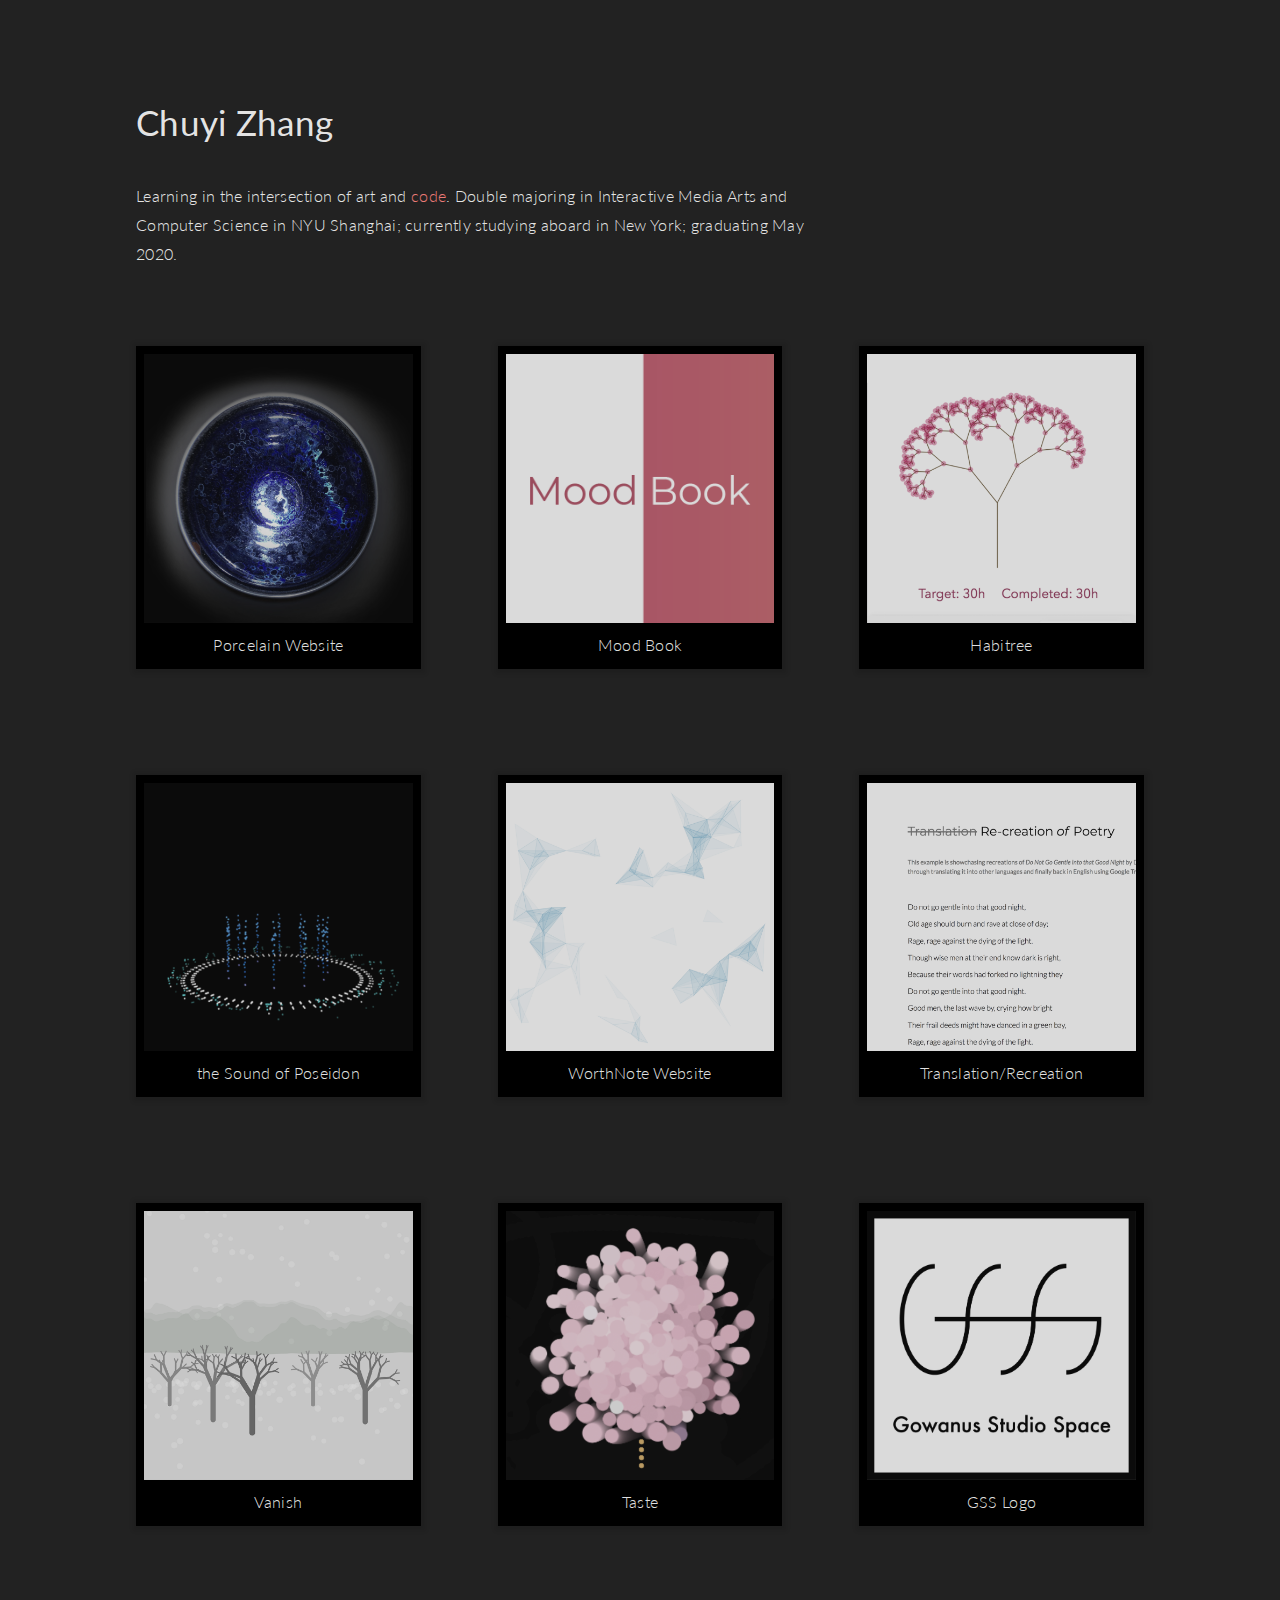
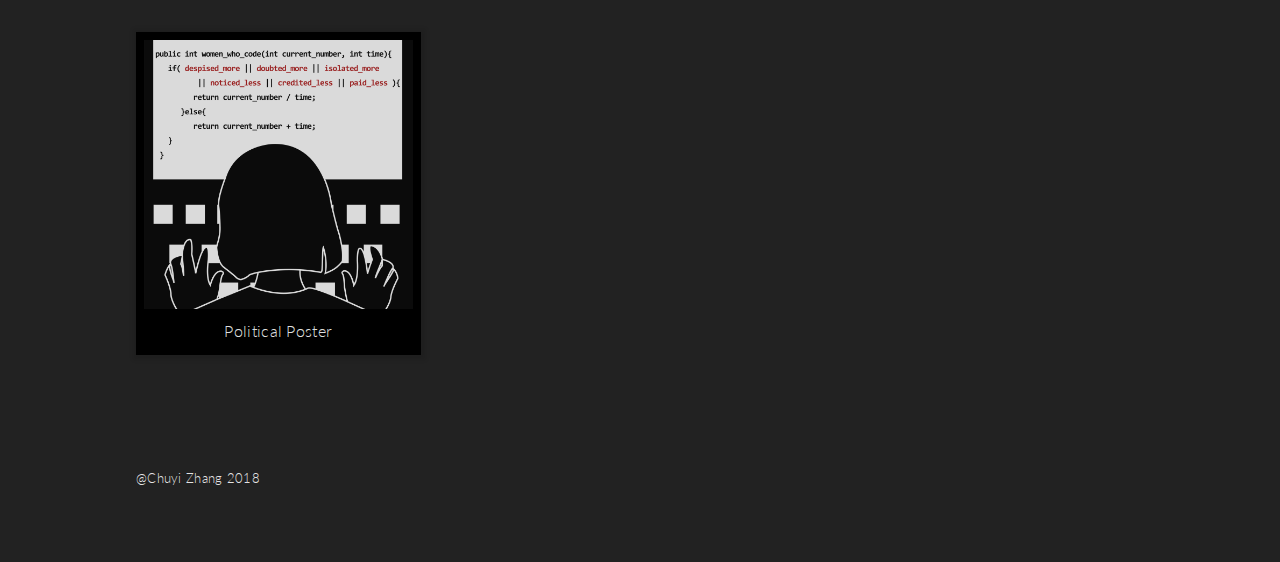
==== index.html @ bd7e3b6d "rearrange order" ====
<!DOCTYPE html>
<html>
<head>
	<title>Chuyi Zhang</title>
	<link rel="stylesheet" type="text/css" href="style.css">
	<link href="https://fonts.googleapis.com/css?family=Lato:300,400,400i,700" rel="stylesheet">
</head>
<body>
	<div class="heading">
	   Chuyi Zhang
    </div>
    <div class="intro">
       Learning in the intersection of art and <a class="link" href="https://github.com/RomolaZhang">code</a>.
       Double majoring in Interactive Media Arts and Computer Science in NYU Shanghai; currently studying aboard in New York; graduating May 2020.
    </div>
    <div class="container">
    <div class = "projects">
    	<a href="https://i6.cims.nyu.edu/~cz1302/porcelain/" class="project">
            <figure>
    		<img class="display" src="assets/1.png" >
        </figure>
           <div class="text">Porcelain Website</div>
    	</a>
        <a href="https://github.com/RomolaZhang/MoodBook" class="project">
            <figure>
            <img class="display" src="assets/11.png" >
            </figure>
             <div class="text">Mood Book</div>
        </a>
        <a href="habitree.html" class="project">
            <figure>
            <img class="display" src="assets/10.png" >
        </figure>
         <div class="text">Habitree</div>
        </a>
    </div>
    <div class = "projects">
        <a href="noc.html" class="project">
            <figure>
            <img class="display" src="assets/07.png" >
        </figure>
         <div class="text">the Sound of Poseidon</div>
        </a>
        <a href="https://romolazhang.github.io/worthnote/" class="project">
            <figure>
            <img class="display" src="assets/02.png" >
        </figure>
         <div class="text">WorthNote Website</div>
        </a>
        <a href="https://romolazhang.github.io/a2z/week3/" class="project">
            <figure>
            <img class="display" src="assets/08.png" >
            </figure>
             <div class="text">Translation/Recreation</div>
        </a>
    </div>
    <div class = "projects">
        <a href="vanish.html" class="project">
            <figure>
            <img class="display" src="assets/03.png" >
        </figure>
         <div class="text">Vanish</div>
        </a>
        <a href="taste.html" class="project">
            <figure>
            <img class="display" src="assets/09.png" >
        </figure>
         <div class="text">Taste</div>
        </a>
        <a href="gss.html" class="project">
            <figure>
            <img class="display" src="assets/04.png" >
            </figure>
             <div class="text">GSS Logo</div>
        </a>
    </div>
    <div class="projects">
        <a href="poster.html" class="project">
            <figure>
            <img class="display" src="assets/05.png" >
        </figure>
         <div class="text">Political Poster</div>
        </a>
    </div>
</div>
<footer>@Chuyi Zhang 2018</footer>
</body>
</html>
---- style.css ----
a{
	box-sizing: border-box;
	text-decoration: none;
}

.link{
   color: #EB7A77;
   padding: 3px 0;
   transition: all 200ms ease-in;
   position: relative;
}

.link:hover {
  transition: all 0.2s ease-in;
}

.link.noc{
	margin-left: 5px;
}

.link:before {
  content: "";
  position: absolute;
  z-index: -1;
  left: 0;
  right: 100%;
  bottom: 0;
  background: #EB7A77;
  opacity: 0.3;
  height: 12px;
  -webkit-transition-property: right;
  transition-property: right;
  -webkit-transition-duration: 0.3s;
  transition-duration: 0.3s;
  -webkit-transition-timing-function: ease-out;
  transition-timing-function: ease-out;
  z-index: 1;
}

.link:hover:before,
.link:focus:before,
.link:active:before {
  right: 0;
}

.back{
	position: fixed;
	top:5%;
	left: 2.5%;
	color: #EB7A77;
	font-weight: 400;
}

body{
	font-family: 'Lato', sans-serif;
	padding: 8% 10%;
	padding-bottom: 5%;
	font-weight: 300;
	line-height: 1.5rem;
	letter-spacing: 0.3px;
	background-color: #222;
	box-sizing: border-box;
	color: rgba(255,255,255,0.9);
}

.container{
	display: flex;
	flex-direction: column;
	align-items: center;
}

.projects{
	width: 100%;
	display: flex;
	flex-direction: row;
	justify-content: space-between;
	margin-bottom: 1em;
}

.project{
	margin: 5vh 0;
	background-color: black;
	padding: 8px;
	box-shadow: 1px 1px 4px 4px rgba(0,0,0,0.1);
}

.text{
	background-color: black;
	color: rgba(255,255,255,0.9);
	padding-top: 10px;
	padding-bottom: 4px;
	text-align: center;
}

figure{
	background: #222;
	overflow: hidden;
	width: 21vw;
	height: 21vw;
    margin: 0;
}

figure:hover{
	bottom: -30px;
	opacity: 1;
}

img.display{
	width: 100%;
	height: 100%;
	filter: grayscale(40%) contrast(90%) brightness(90%);
	transition: 0.8s;
	transform: scale(1);
}

img.display:hover{
    filter: grayscale(0%) contrast(105%) brightness(105%);
    transition: 0.5s;
    transform: scale(1.03);
}

img.detail{
	width: 55vw;
	margin: 2rem;
} 

img.detail.small{
	width: 30vw;
}

img.detail.logo{
	width: 40vw;
}

img.detail.large{
	width: 70vw;
}

img.detail.poster{
	width: 35vw;
}

iframe{
	margin-top: 2em;
}

.heading{
	font-weight: 400;
	font-size: 2.2rem;
	margin-bottom: 3rem;
}

.intro{
	margin: 2em 0;
	width: 70%;
	line-height: 1.8em;
}

.category{
	font-style: italic;
	margin: 1em 0;
	color: #EB7A77;
}

.about{
    margin: 2em 0;
}

.images{
	display: flex;
	flex-direction: column;
	align-items: center;
}

footer{
	font-size: 0.8em;
	margin-top: 5%;
	text-align: left;
}
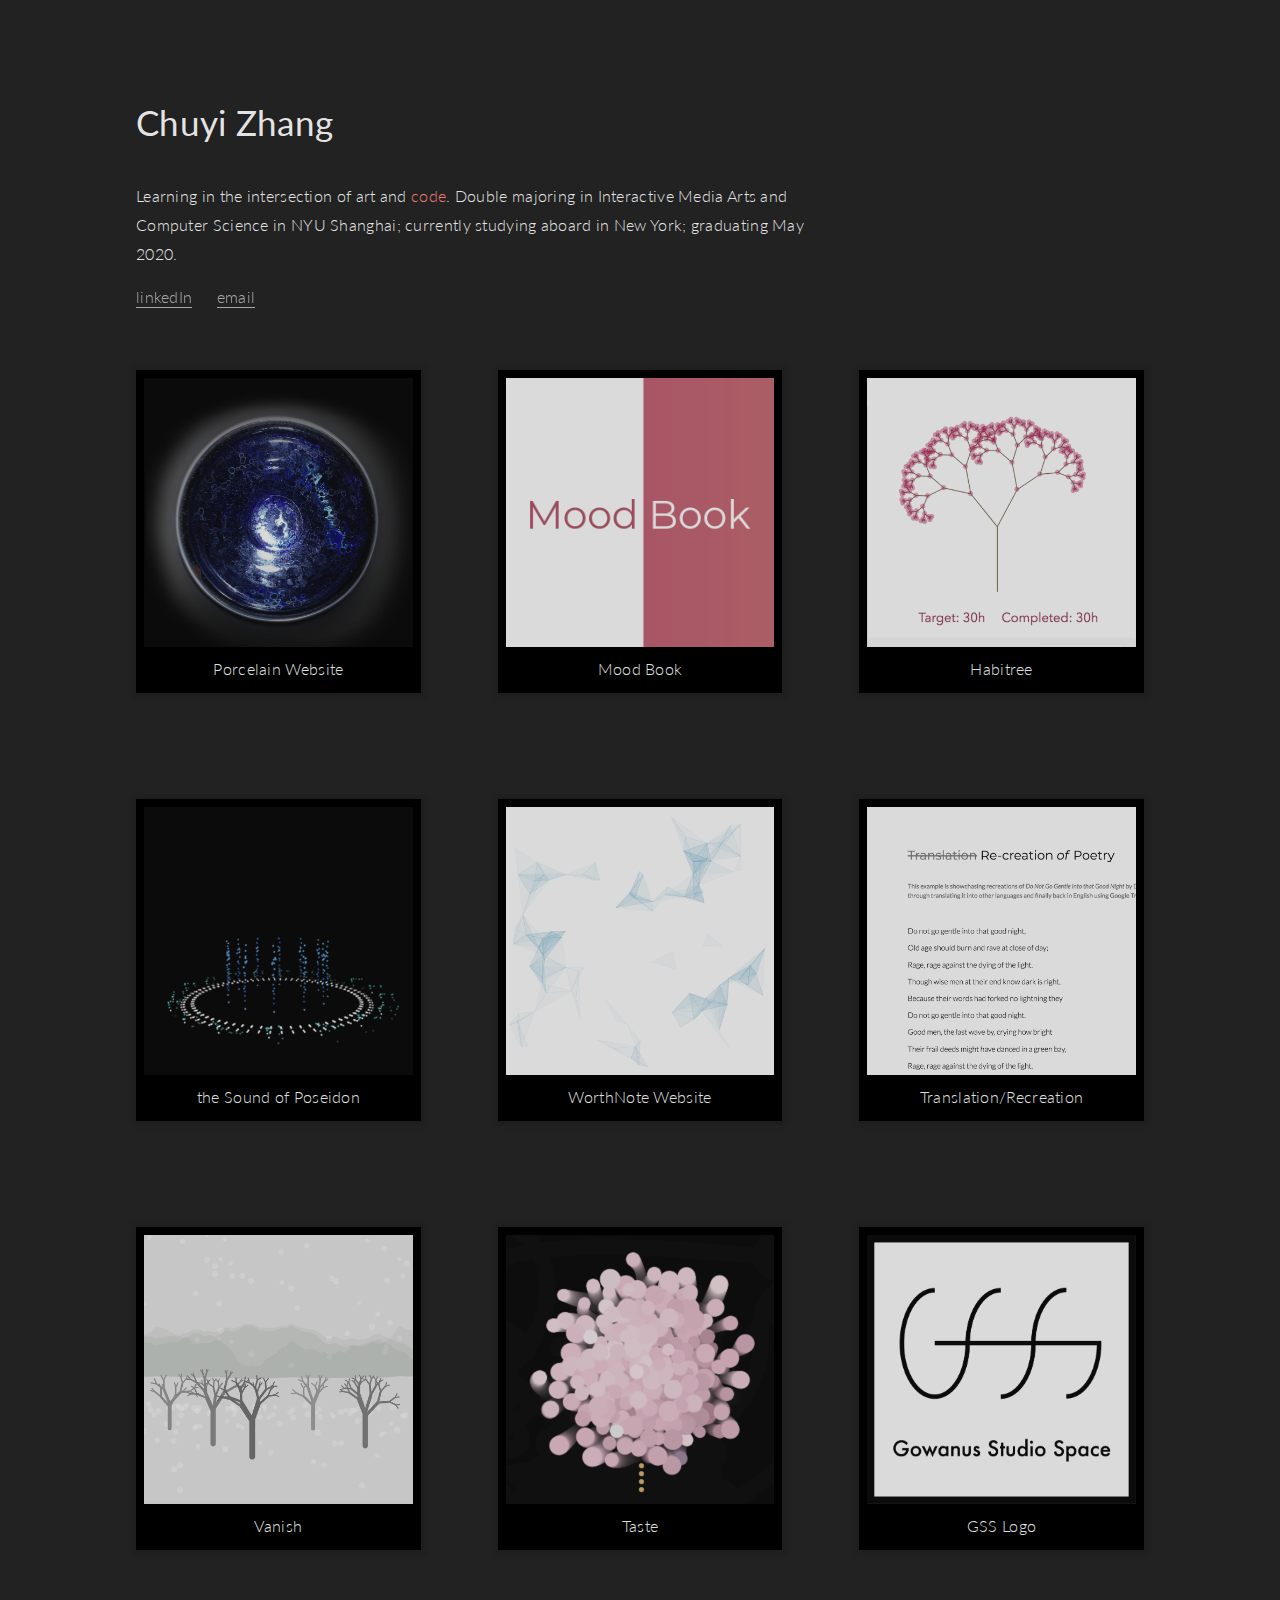
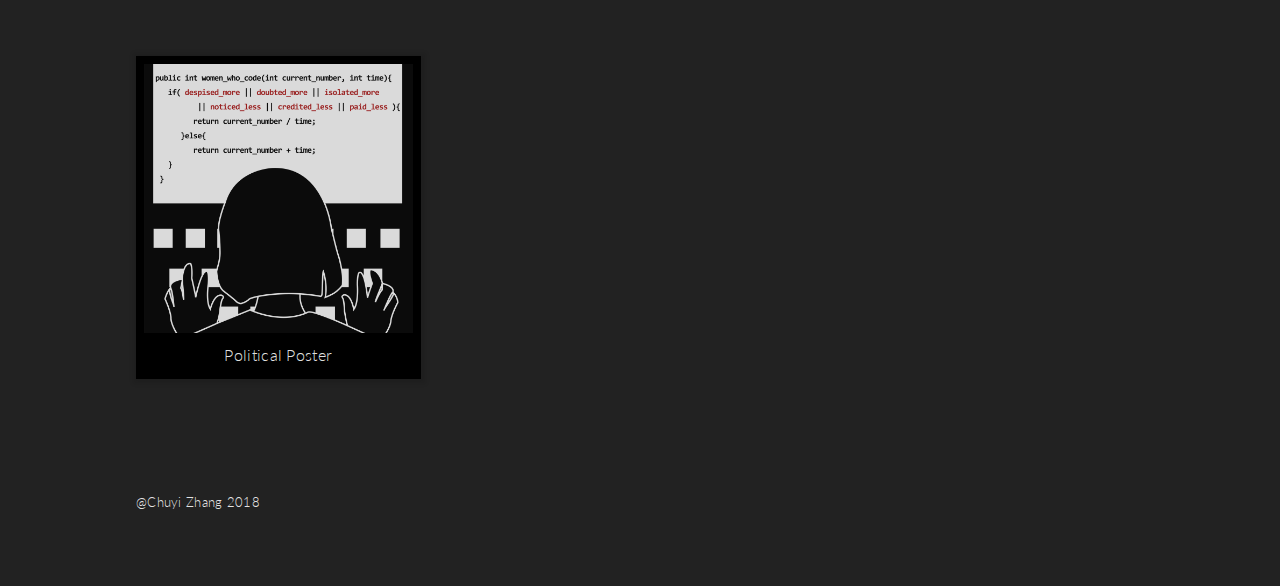
==== commit 956e6ecc: "contact" ====
--- a/index.html
+++ b/index.html
@@ -12,6 +12,10 @@
     <div class="intro">
        Learning in the intersection of art and <a class="link" href="https://github.com/RomolaZhang">code</a>.
        Double majoring in Interactive Media Arts and Computer Science in NYU Shanghai; currently studying aboard in New York; graduating May 2020.
+    </div>
+    <div class="contact">
+        <a target="_blank" rel="noopener noreferrer" href="https://www.linkedin.com/in/chuyi-zhang-9890a214b/" class="smallbutton">linkedIn</a>
+        <a target="_blank" rel="noopener noreferrer" href="mailto:cz1302@nyu.edu" class="smallbutton">email</a>
     </div>
     <div class="container">
     <div class = "projects">
--- a/style.css
+++ b/style.css
@@ -61,6 +61,24 @@
 	background-color: #222;
 	box-sizing: border-box;
 	color: rgba(255,255,255,0.9);
+}
+
+.contact{
+	margin-bottom: 1em;
+}
+
+.smallbutton{
+    color: white;
+    margin-right: 20px;
+    opacity: 0.6;
+    padding-bottom: 1px;
+    border-bottom: 1px solid white;
+    transition: 0.2s;
+}
+
+.smallbutton:hover{
+	opacity: 0.9;
+	transition: 0.2s;
 }
 
 .container{
@@ -151,7 +169,8 @@
 }
 
 .intro{
-	margin: 2em 0;
+	margin-top: 2em;
+	margin-bottom: 1em;
 	width: 70%;
 	line-height: 1.8em;
 }
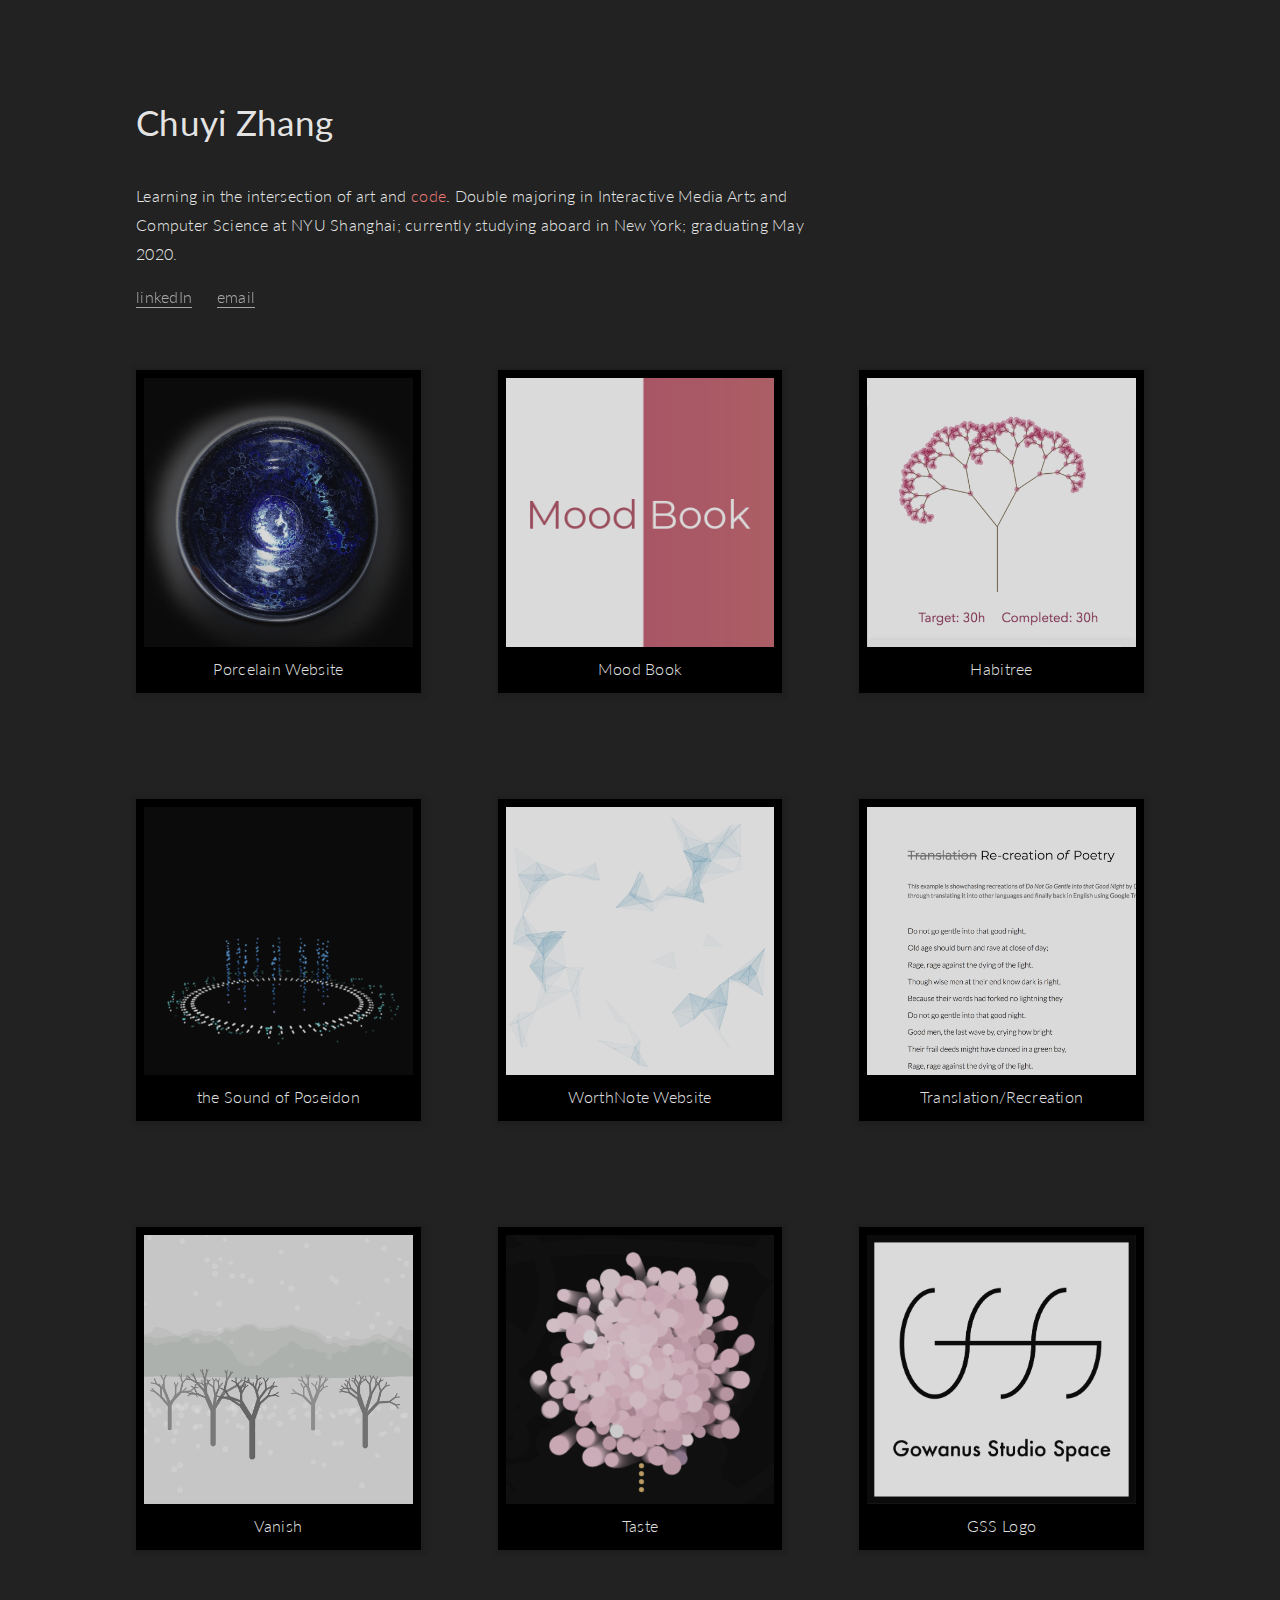
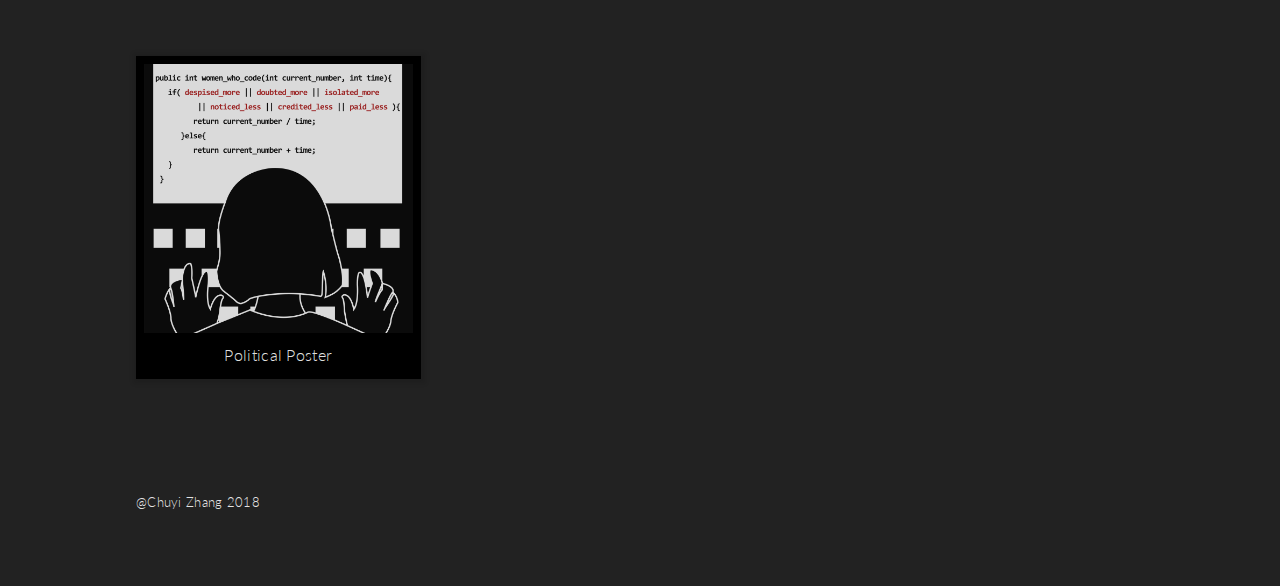
==== commit cc4c881a: "typo" ====
--- a/index.html
+++ b/index.html
@@ -11,7 +11,7 @@
     </div>
     <div class="intro">
        Learning in the intersection of art and <a class="link" href="https://github.com/RomolaZhang">code</a>.
-       Double majoring in Interactive Media Arts and Computer Science in NYU Shanghai; currently studying aboard in New York; graduating May 2020.
+       Double majoring in Interactive Media Arts and Computer Science at NYU Shanghai; currently studying aboard in New York; graduating May 2020.
     </div>
     <div class="contact">
         <a target="_blank" rel="noopener noreferrer" href="https://www.linkedin.com/in/chuyi-zhang-9890a214b/" class="smallbutton">linkedIn</a>
--- a/style.css
+++ b/style.css
@@ -1,6 +1,7 @@
 a{
 	box-sizing: border-box;
 	text-decoration: none;
+	color: white;
 }
 
 .link{
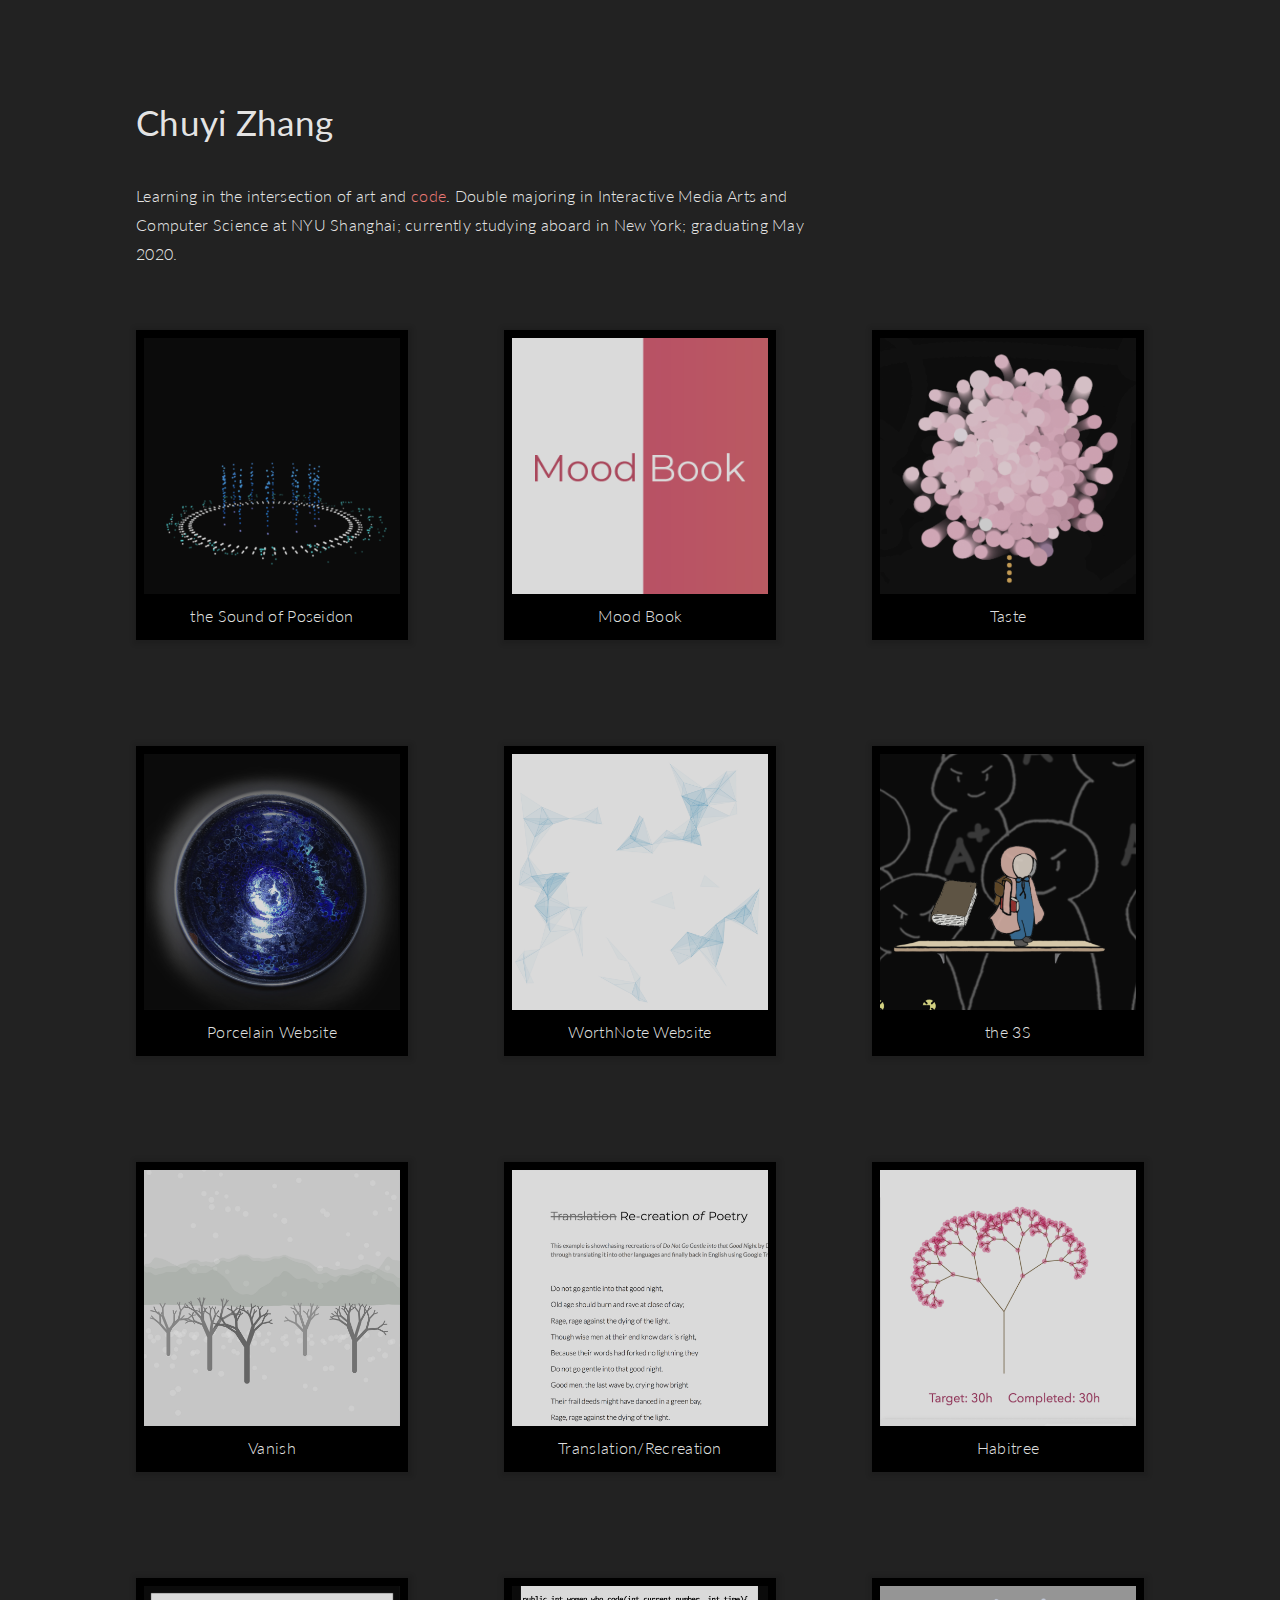
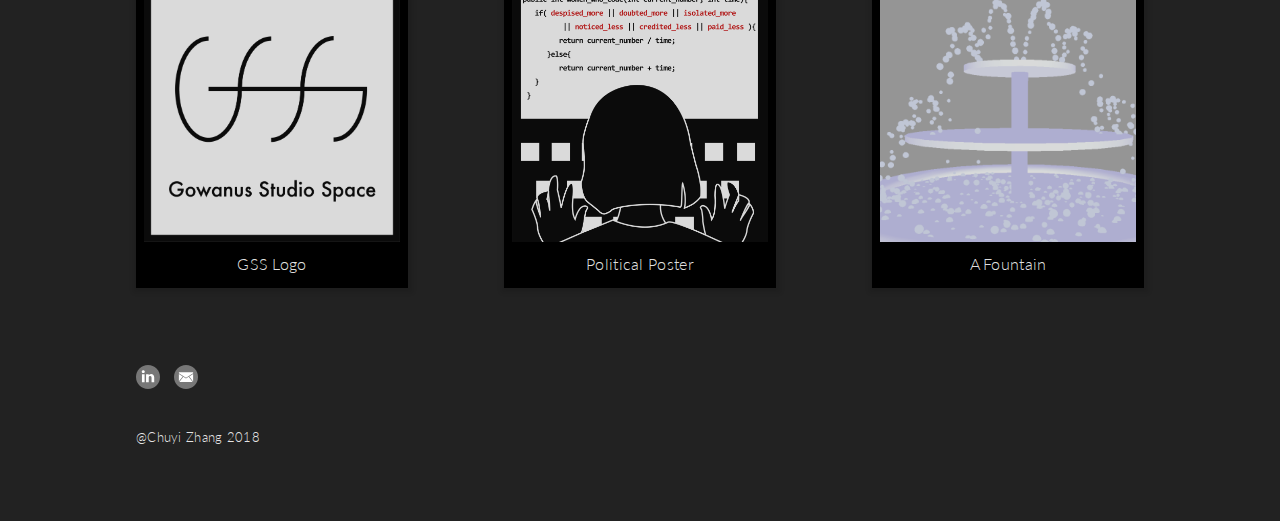
==== commit 6897fe9c: "projects added" ====
--- a/index.html
+++ b/index.html
@@ -3,7 +3,7 @@
 <head>
 	<title>Chuyi Zhang</title>
 	<link rel="stylesheet" type="text/css" href="style.css">
-	<link href="https://fonts.googleapis.com/css?family=Lato:300,400,400i,700" rel="stylesheet">
+	<link href="https://fonts.googleapis.com/css?family=Lato:300,300i,400,400i,700" rel="stylesheet">
 </head>
 <body>
 	<div class="heading">
@@ -13,31 +13,7 @@
        Learning in the intersection of art and <a class="link" href="https://github.com/RomolaZhang">code</a>.
        Double majoring in Interactive Media Arts and Computer Science at NYU Shanghai; currently studying aboard in New York; graduating May 2020.
     </div>
-    <div class="contact">
-        <a target="_blank" rel="noopener noreferrer" href="https://www.linkedin.com/in/chuyi-zhang-9890a214b/" class="smallbutton">linkedIn</a>
-        <a target="_blank" rel="noopener noreferrer" href="mailto:cz1302@nyu.edu" class="smallbutton">email</a>
-    </div>
     <div class="container">
-    <div class = "projects">
-    	<a href="https://i6.cims.nyu.edu/~cz1302/porcelain/" class="project">
-            <figure>
-    		<img class="display" src="assets/1.png" >
-        </figure>
-           <div class="text">Porcelain Website</div>
-    	</a>
-        <a href="https://github.com/RomolaZhang/MoodBook" class="project">
-            <figure>
-            <img class="display" src="assets/11.png" >
-            </figure>
-             <div class="text">Mood Book</div>
-        </a>
-        <a href="habitree.html" class="project">
-            <figure>
-            <img class="display" src="assets/10.png" >
-        </figure>
-         <div class="text">Habitree</div>
-        </a>
-    </div>
     <div class = "projects">
         <a href="noc.html" class="project">
             <figure>
@@ -45,17 +21,37 @@
         </figure>
          <div class="text">the Sound of Poseidon</div>
         </a>
+        <a href="https://github.com/RomolaZhang/MoodBook" class="project">
+            <figure>
+            <img class="display" src="assets/11.png" >
+            </figure>
+             <div class="text">Mood Book</div>
+        </a>
+        <a href="taste.html" class="project">
+            <figure>
+            <img class="display" src="assets/09.png" >
+        </figure>
+         <div class="text">Taste</div>
+        </a>
+    </div>
+    <div class = "projects">
+        <a href="https://i6.cims.nyu.edu/~cz1302/porcelain/" class="project">
+            <figure>
+            <img class="display" src="assets/1.png" >
+        </figure>
+           <div class="text">Porcelain Website</div>
+        </a>
         <a href="https://romolazhang.github.io/worthnote/" class="project">
             <figure>
             <img class="display" src="assets/02.png" >
         </figure>
          <div class="text">WorthNote Website</div>
         </a>
-        <a href="https://romolazhang.github.io/a2z/week3/" class="project">
+        <a href="3s.html" class="project">
             <figure>
-            <img class="display" src="assets/08.png" >
-            </figure>
-             <div class="text">Translation/Recreation</div>
+            <img class="display" src="assets/3s.png" >
+        </figure>
+         <div class="text">the 3S</div>
         </a>
     </div>
     <div class = "projects">
@@ -65,28 +61,48 @@
         </figure>
          <div class="text">Vanish</div>
         </a>
-        <a href="taste.html" class="project">
+        <a href="https://romolazhang.github.io/a2z/week3/" class="project">
             <figure>
-            <img class="display" src="assets/09.png" >
+            <img class="display" src="assets/08.png" >
+            </figure>
+             <div class="text">Translation/Recreation</div>
+        </a>
+        <a href="habitree.html" class="project">
+            <figure>
+            <img class="display" src="assets/10.png" >
         </figure>
-         <div class="text">Taste</div>
+         <div class="text">Habitree</div>
         </a>
+    </div>
+    <div class="projects">
         <a href="gss.html" class="project">
             <figure>
             <img class="display" src="assets/04.png" >
             </figure>
              <div class="text">GSS Logo</div>
         </a>
-    </div>
-    <div class="projects">
         <a href="poster.html" class="project">
             <figure>
             <img class="display" src="assets/05.png" >
         </figure>
          <div class="text">Political Poster</div>
         </a>
+        <a href="fountain.html" class="project">
+            <figure>
+            <img class="display" src="assets/fountain.png" >
+        </figure>
+         <div class="text">A Fountain</div>
+        </a>
     </div>
 </div>
+<div class="contact">
+        <a target="_blank" rel="noopener noreferrer" href="https://www.linkedin.com/in/chuyi-zhang-9890a214b/" class="smallbutton">
+            <img src="assets/linkedin.svg" alt="linkedin" class="icons">
+        </a>
+        <a target="_blank" rel="noopener noreferrer" href="mailto:cz1302@nyu.edu" class="smallbutton">
+            <img src="assets/mail.svg" alt="email" class="icons">
+        </a>
+    </div>
 <footer>@Chuyi Zhang 2018</footer>
 </body>
 </html>
--- a/style.css
+++ b/style.css
@@ -65,21 +65,15 @@
 }
 
 .contact{
-	margin-bottom: 1em;
+	margin: 1em 0;
 }
 
 .smallbutton{
-    color: white;
-    margin-right: 20px;
-    opacity: 0.6;
-    padding-bottom: 1px;
-    border-bottom: 1px solid white;
-    transition: 0.2s;
+    margin-right: 10px;
 }
 
-.smallbutton:hover{
-	opacity: 0.9;
-	transition: 0.2s;
+.icons{
+	width: 1.5em;
 }
 
 .container{
@@ -114,8 +108,8 @@
 figure{
 	background: #222;
 	overflow: hidden;
-	width: 21vw;
-	height: 21vw;
+	width: 20vw;
+	height: 20vw;
     margin: 0;
 }
 
@@ -127,7 +121,7 @@
 img.display{
 	width: 100%;
 	height: 100%;
-	filter: grayscale(40%) contrast(90%) brightness(90%);
+	filter: grayscale(25%) contrast(90%) brightness(90%);
 	transition: 0.8s;
 	transform: scale(1);
 }
@@ -194,6 +188,6 @@
 
 footer{
 	font-size: 0.8em;
-	margin-top: 5%;
+	margin-top: 3%;
 	text-align: left;
 }
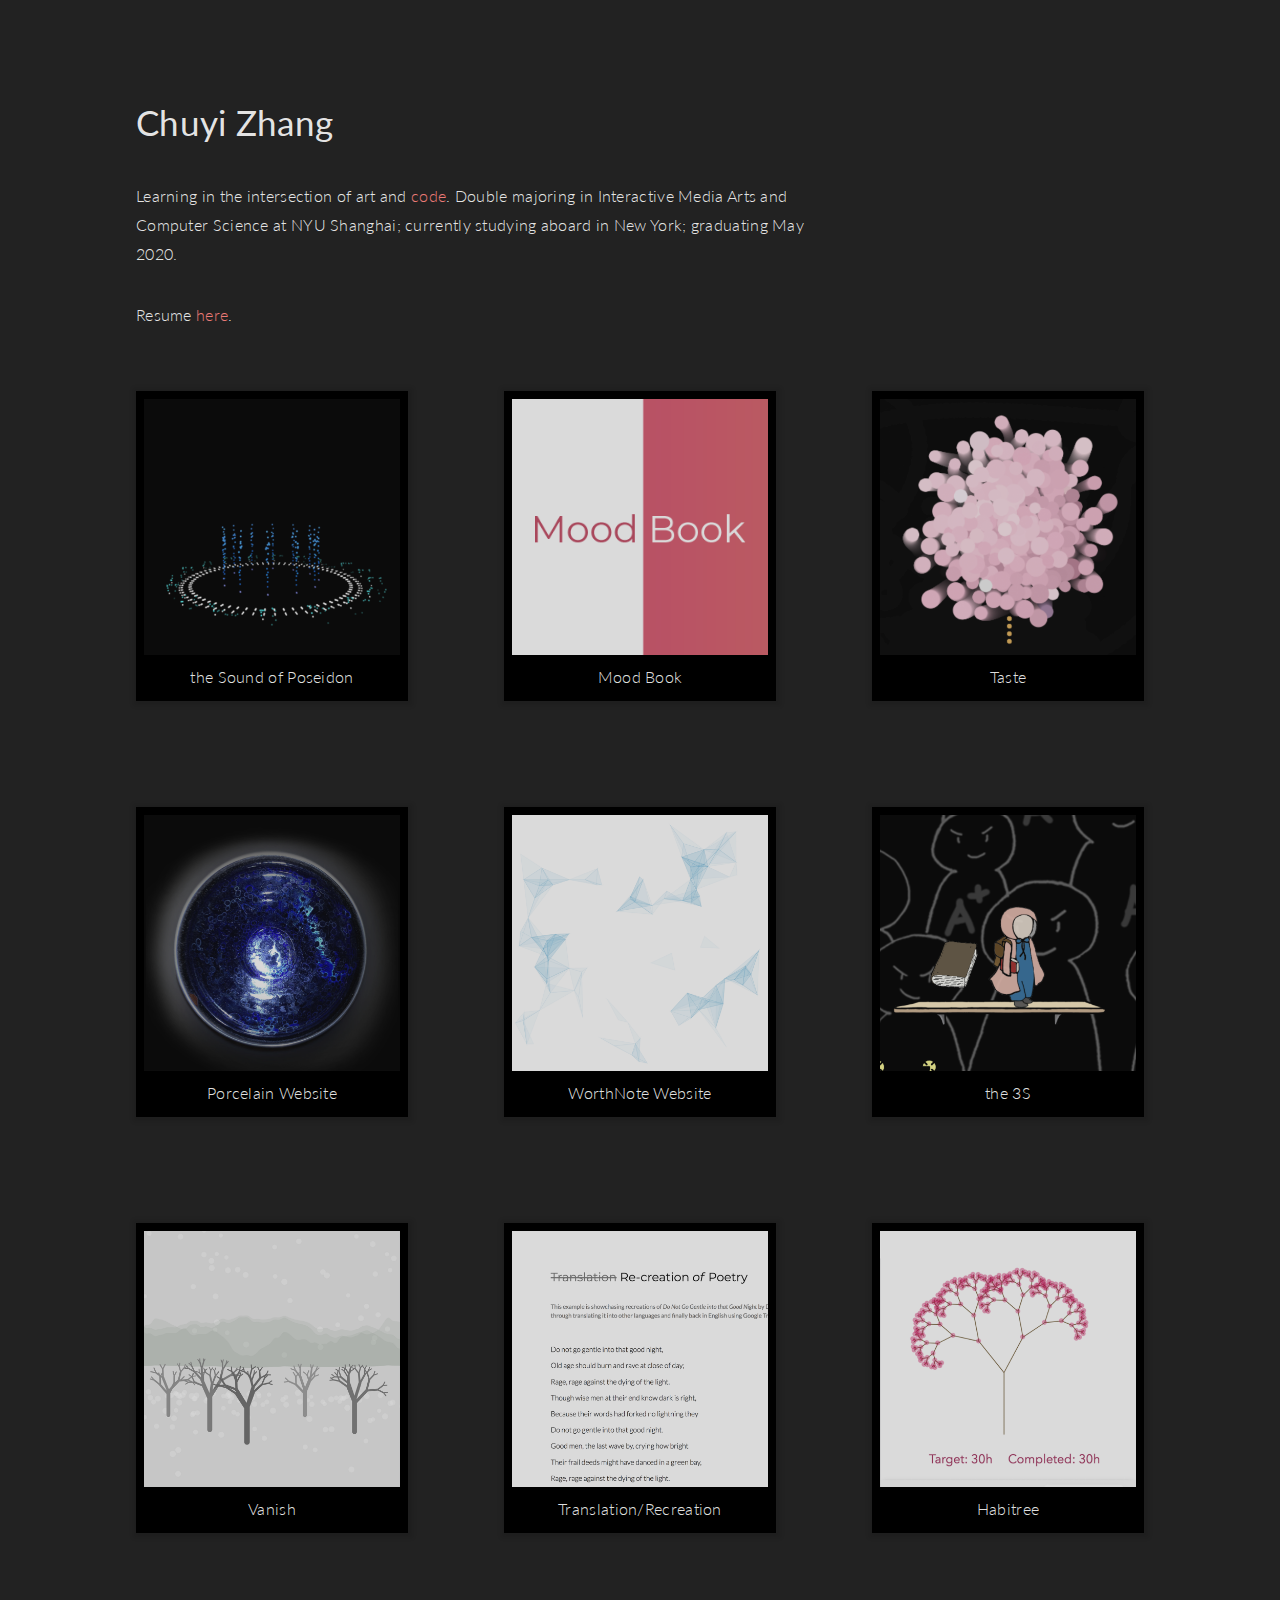
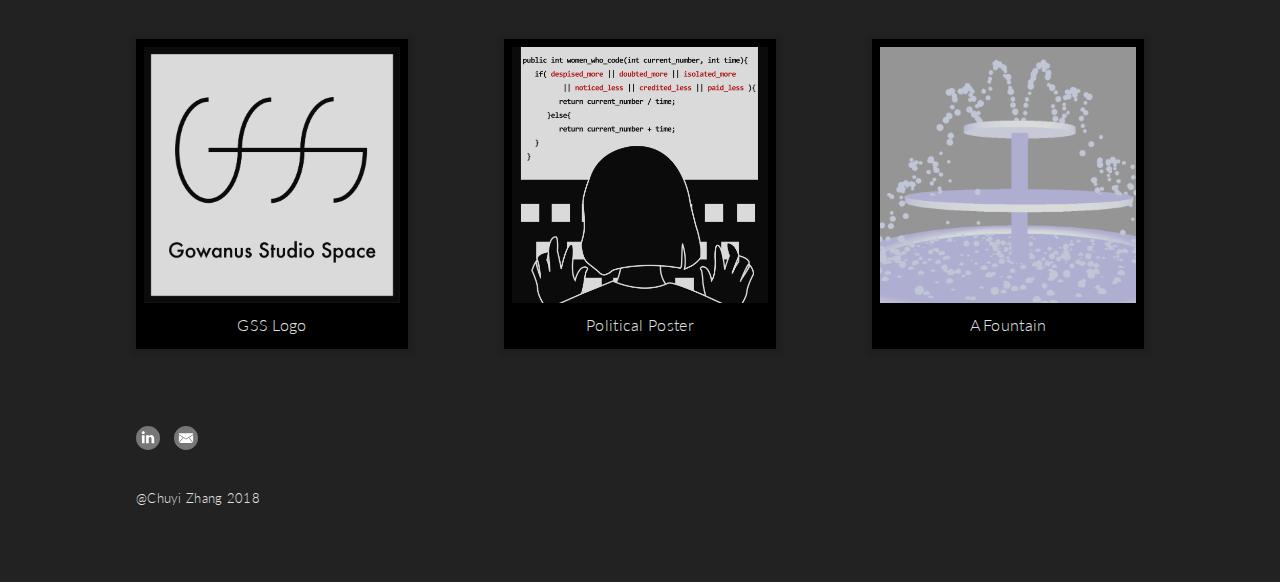
==== commit 34df55aa: "resume" ====
--- a/index.html
+++ b/index.html
@@ -12,6 +12,9 @@
     <div class="intro">
        Learning in the intersection of art and <a class="link" href="https://github.com/RomolaZhang">code</a>.
        Double majoring in Interactive Media Arts and Computer Science at NYU Shanghai; currently studying aboard in New York; graduating May 2020.
+    </div>
+    <div class="intro">
+    	Resume <a class="link" target="_blank" href="assets/resume.pdf">here</a>.
     </div>
     <div class="container">
     <div class = "projects">
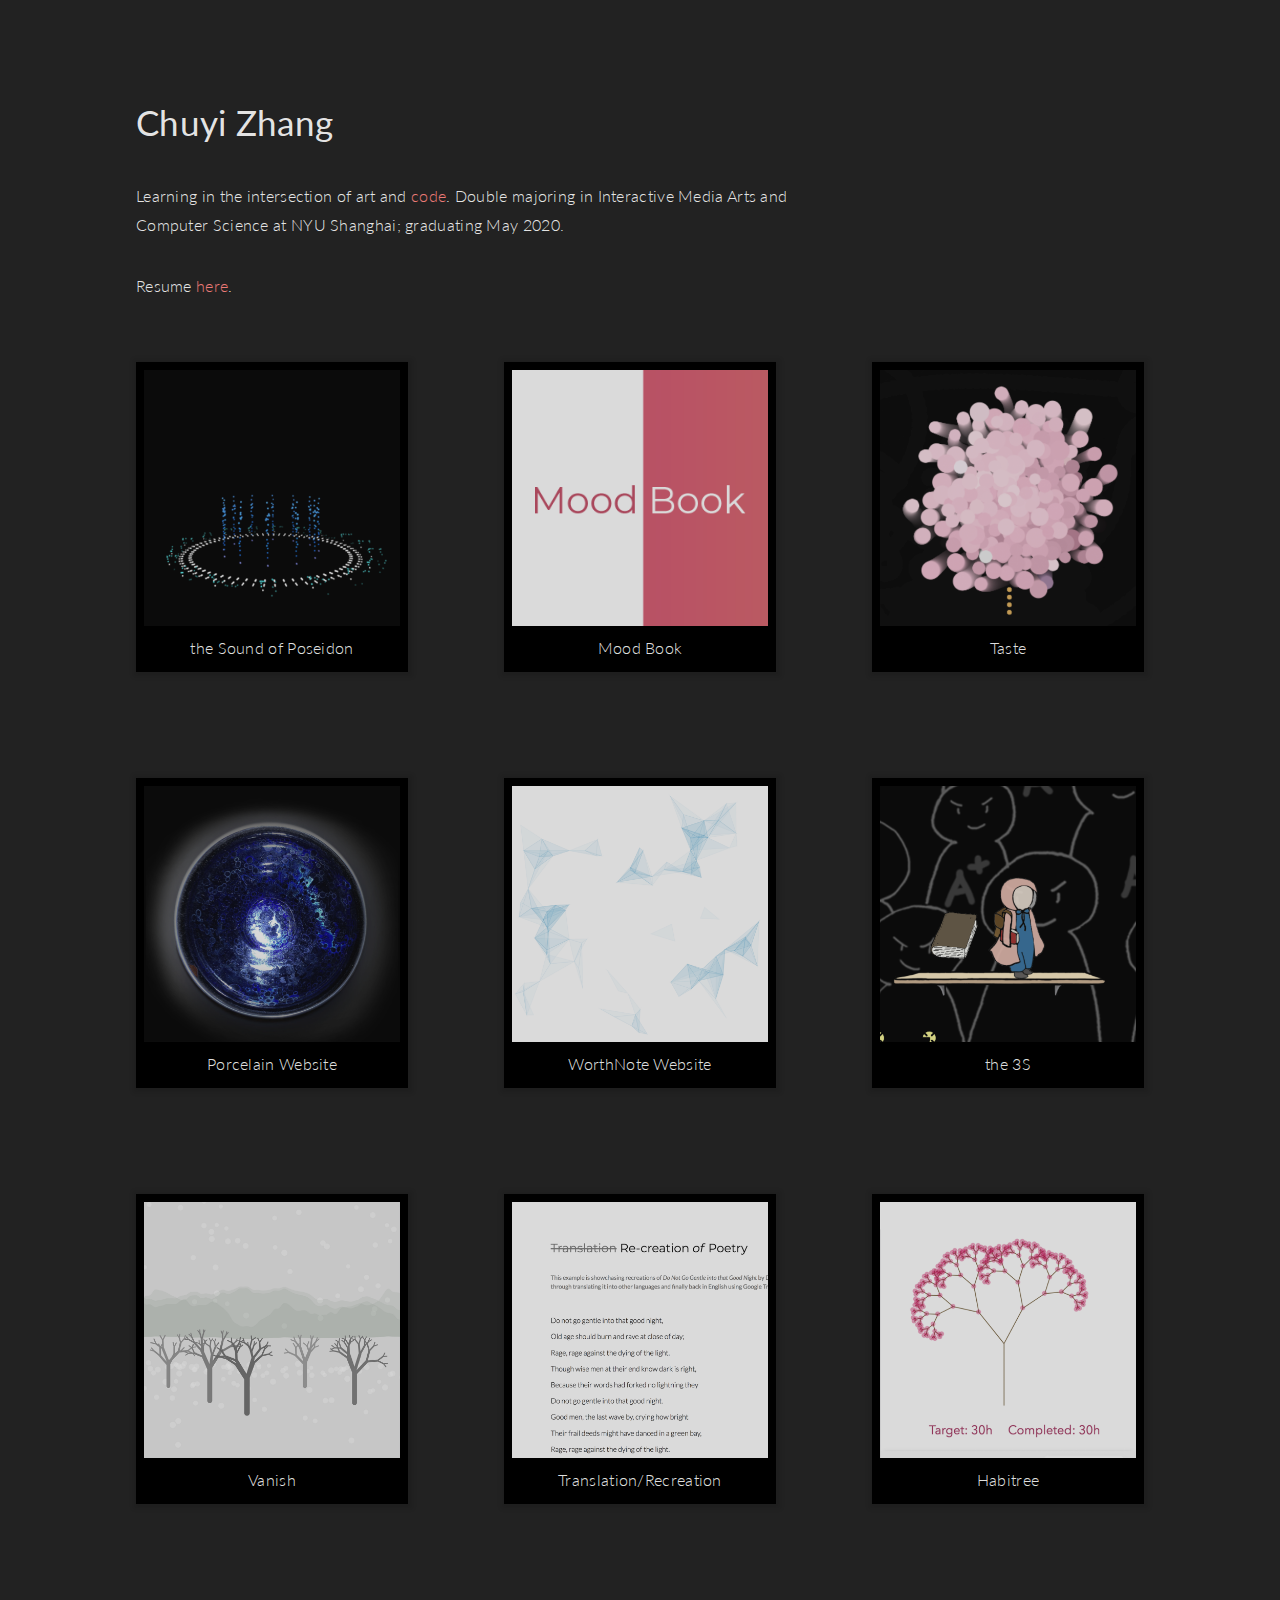
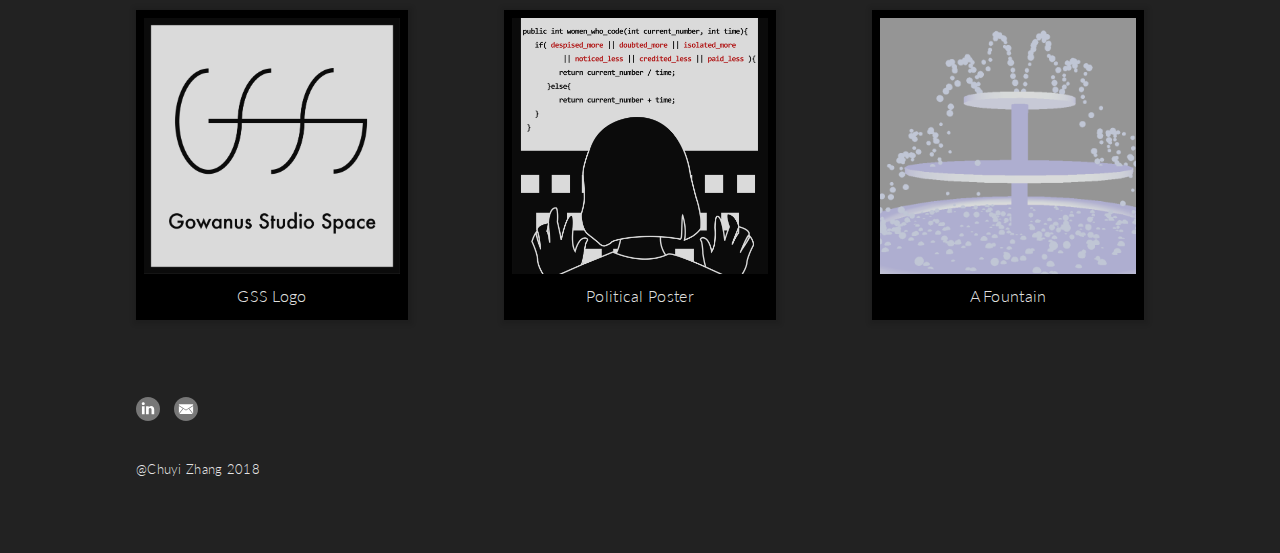
==== commit a1470472: "status" ====
--- a/index.html
+++ b/index.html
@@ -11,7 +11,7 @@
     </div>
     <div class="intro">
        Learning in the intersection of art and <a class="link" href="https://github.com/RomolaZhang">code</a>.
-       Double majoring in Interactive Media Arts and Computer Science at NYU Shanghai; currently studying aboard in New York; graduating May 2020.
+       Double majoring in Interactive Media Arts and Computer Science at NYU Shanghai; graduating May 2020.
     </div>
     <div class="intro">
     	Resume <a class="link" target="_blank" href="assets/resume.pdf">here</a>.
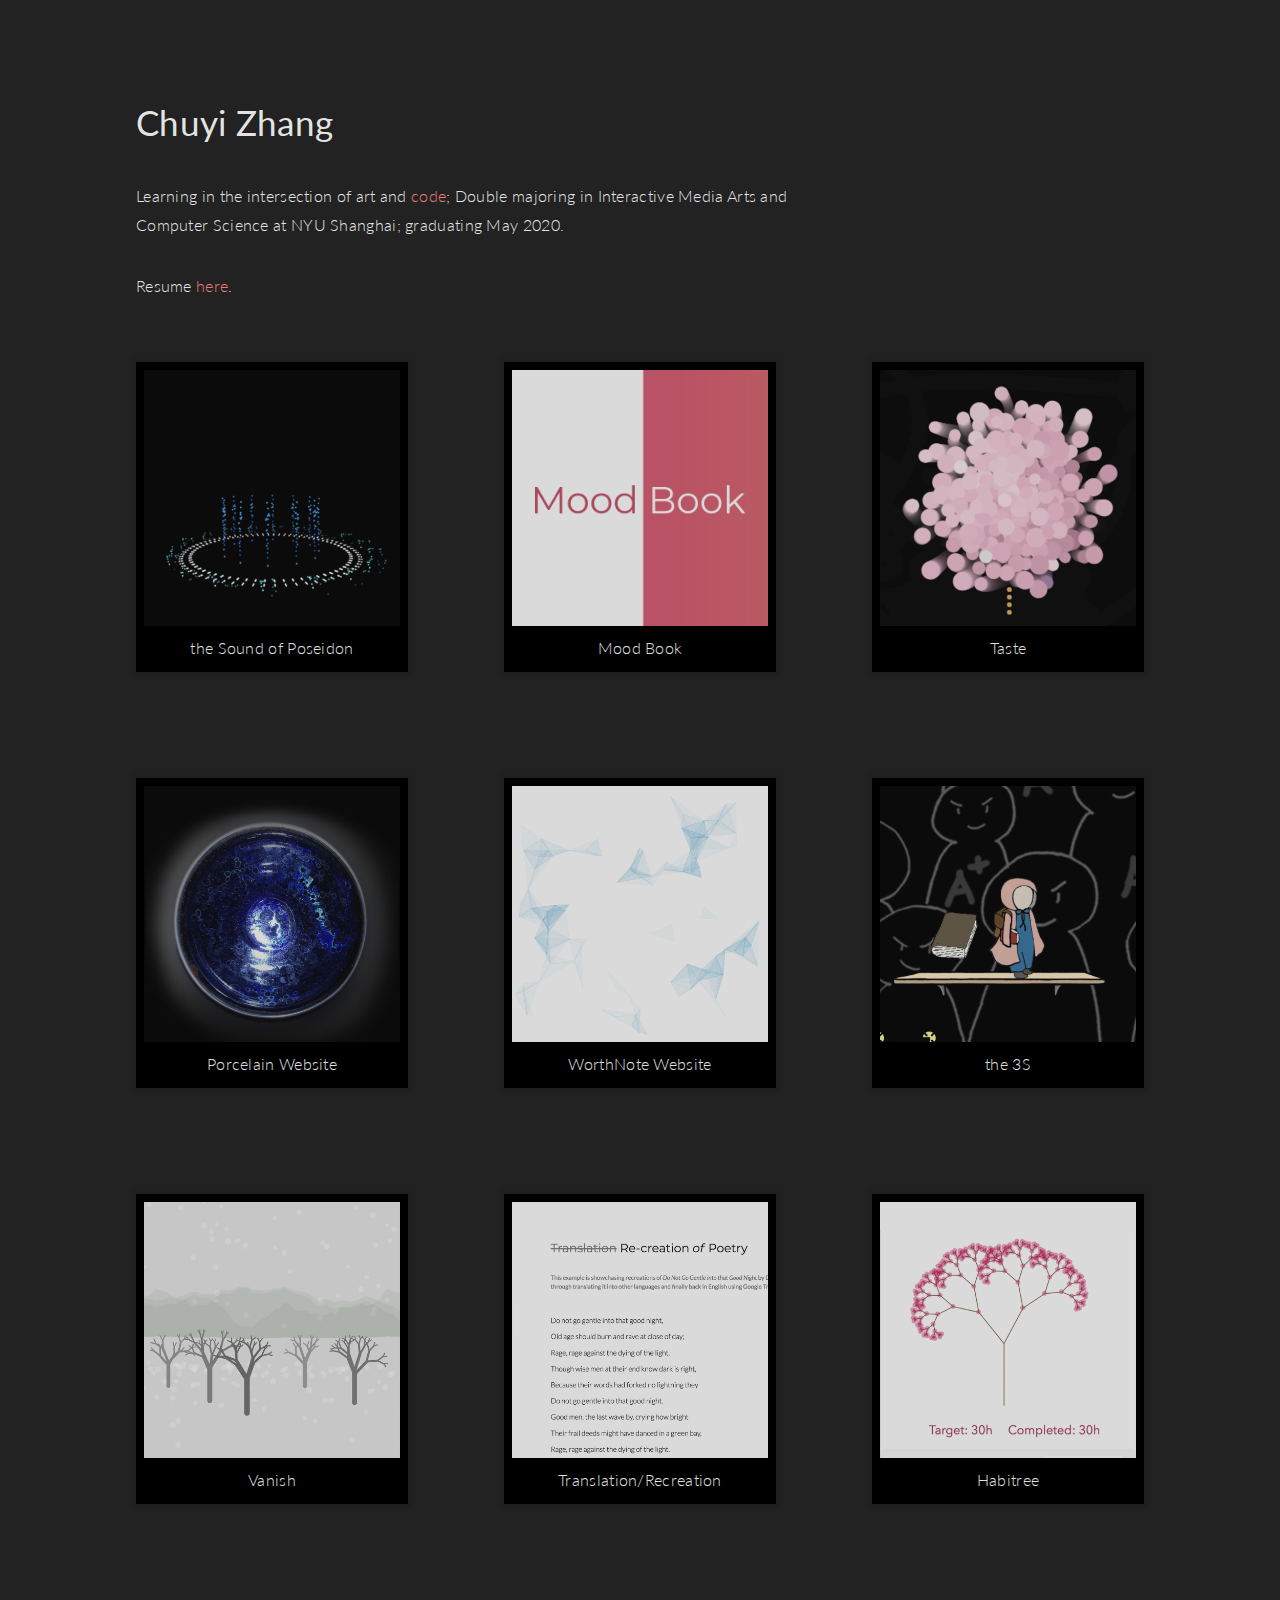
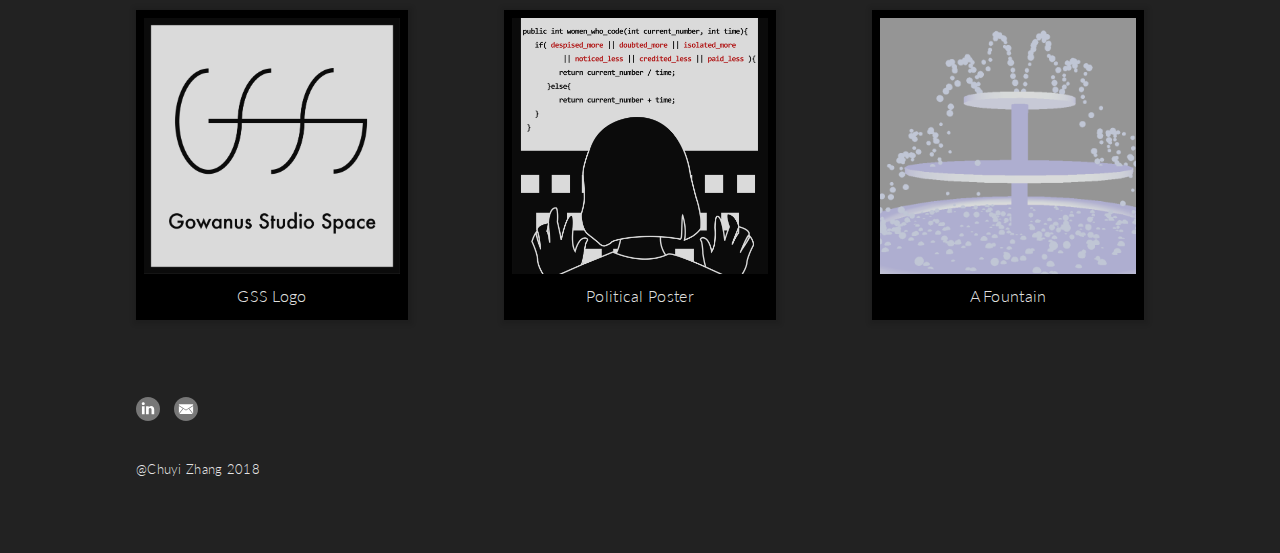
==== commit 087823f3: ".." ====
--- a/index.html
+++ b/index.html
@@ -10,7 +10,7 @@
 	   Chuyi Zhang
     </div>
     <div class="intro">
-       Learning in the intersection of art and <a class="link" href="https://github.com/RomolaZhang">code</a>.
+       Learning in the intersection of art and <a class="link" href="https://github.com/RomolaZhang">code</a>;
        Double majoring in Interactive Media Arts and Computer Science at NYU Shanghai; graduating May 2020.
     </div>
     <div class="intro">
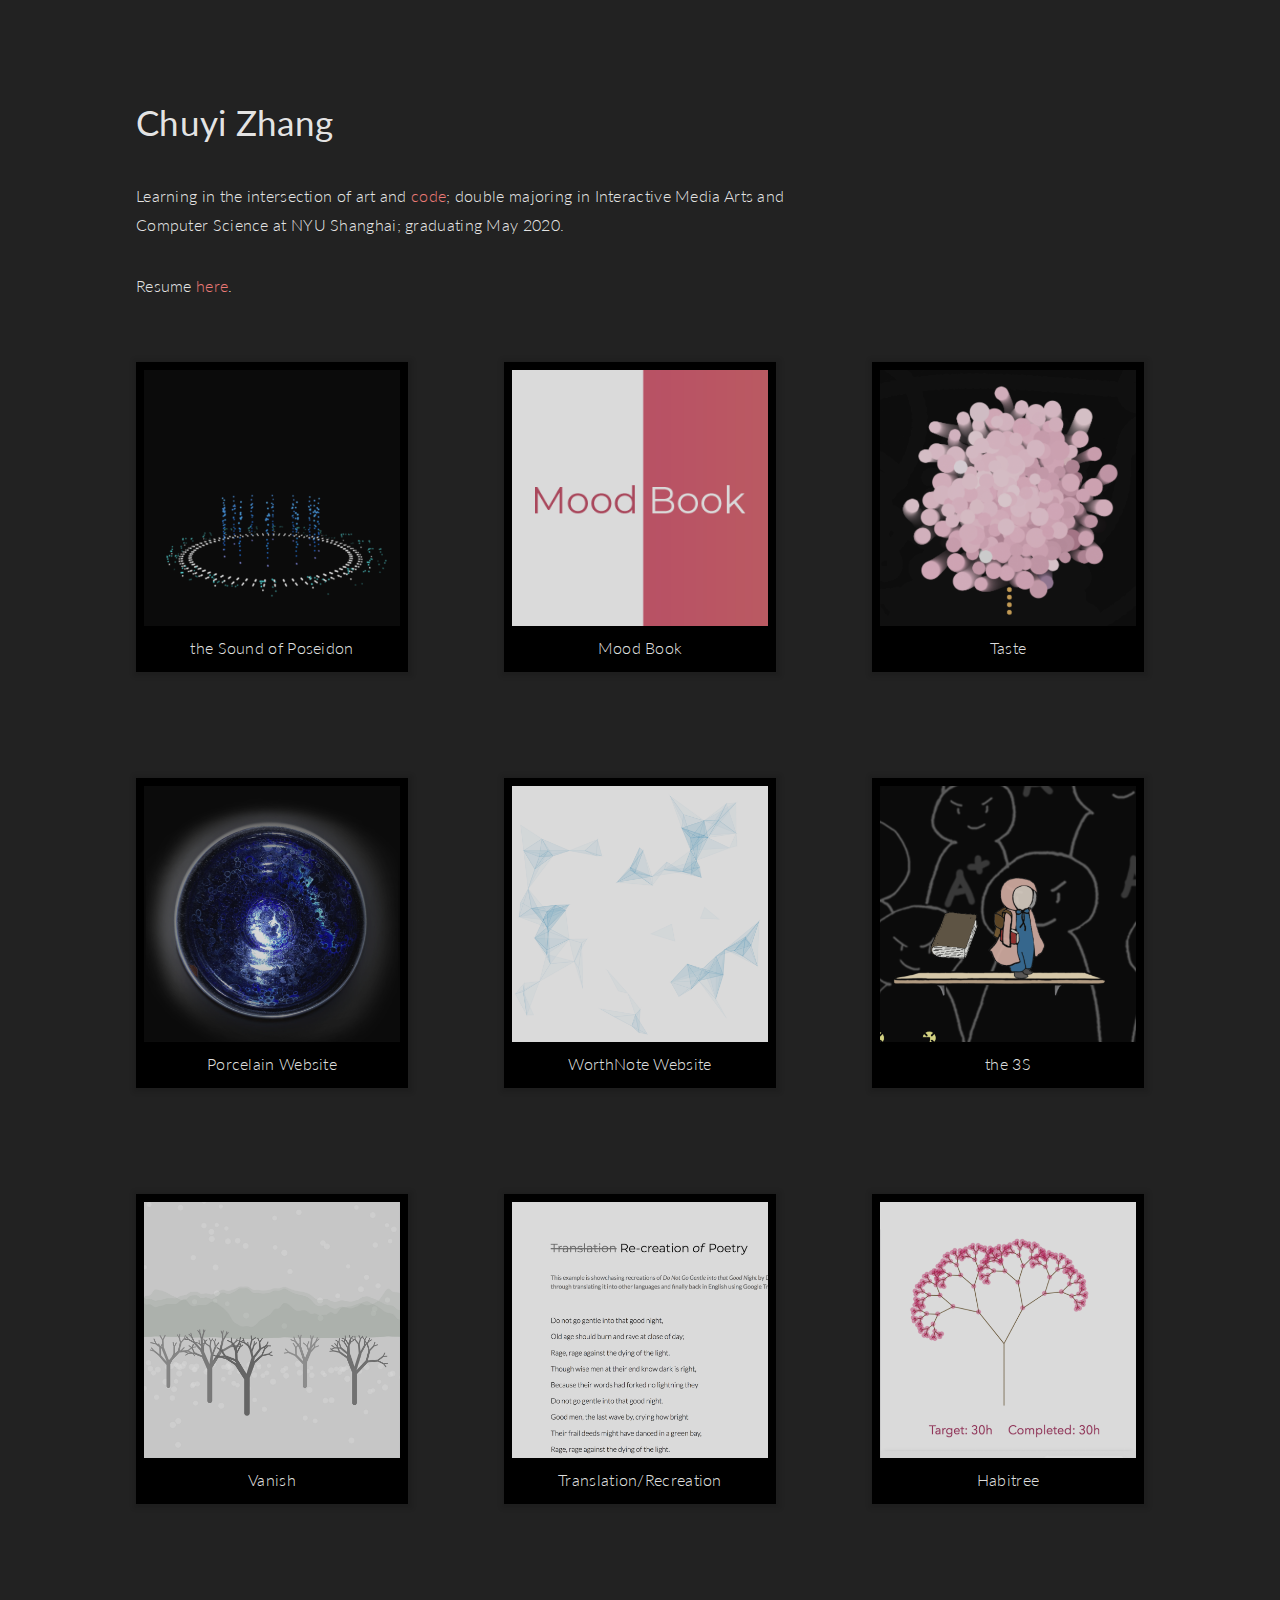
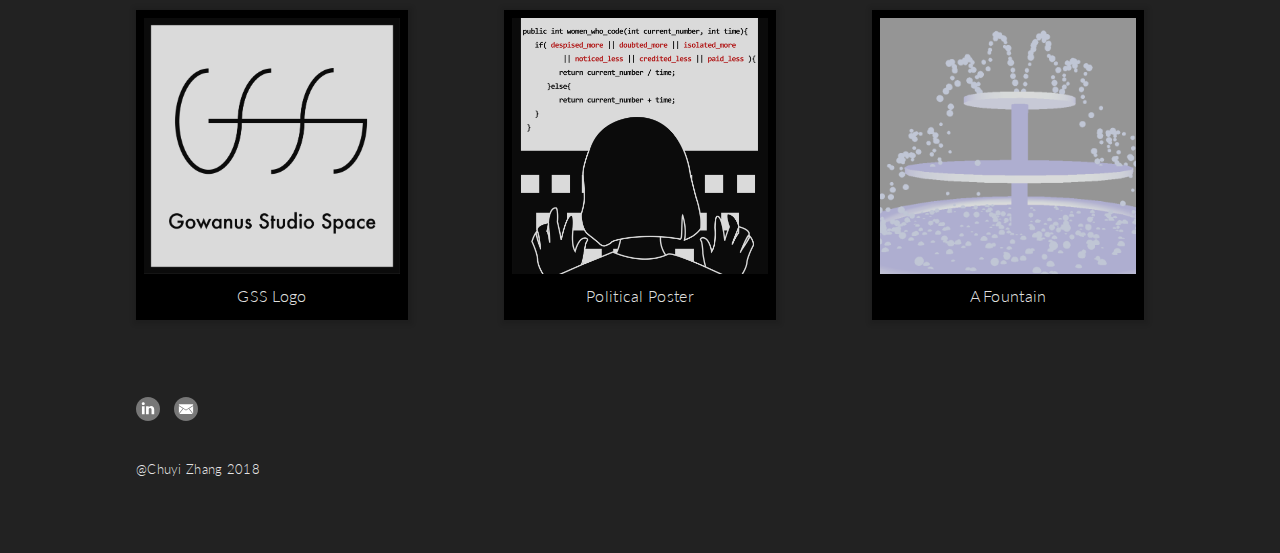
==== commit 3097b6d4: ".." ====
--- a/index.html
+++ b/index.html
@@ -11,7 +11,7 @@
     </div>
     <div class="intro">
        Learning in the intersection of art and <a class="link" href="https://github.com/RomolaZhang">code</a>;
-       Double majoring in Interactive Media Arts and Computer Science at NYU Shanghai; graduating May 2020.
+       double majoring in Interactive Media Arts and Computer Science at NYU Shanghai; graduating May 2020.
     </div>
     <div class="intro">
     	Resume <a class="link" target="_blank" href="assets/resume.pdf">here</a>.
